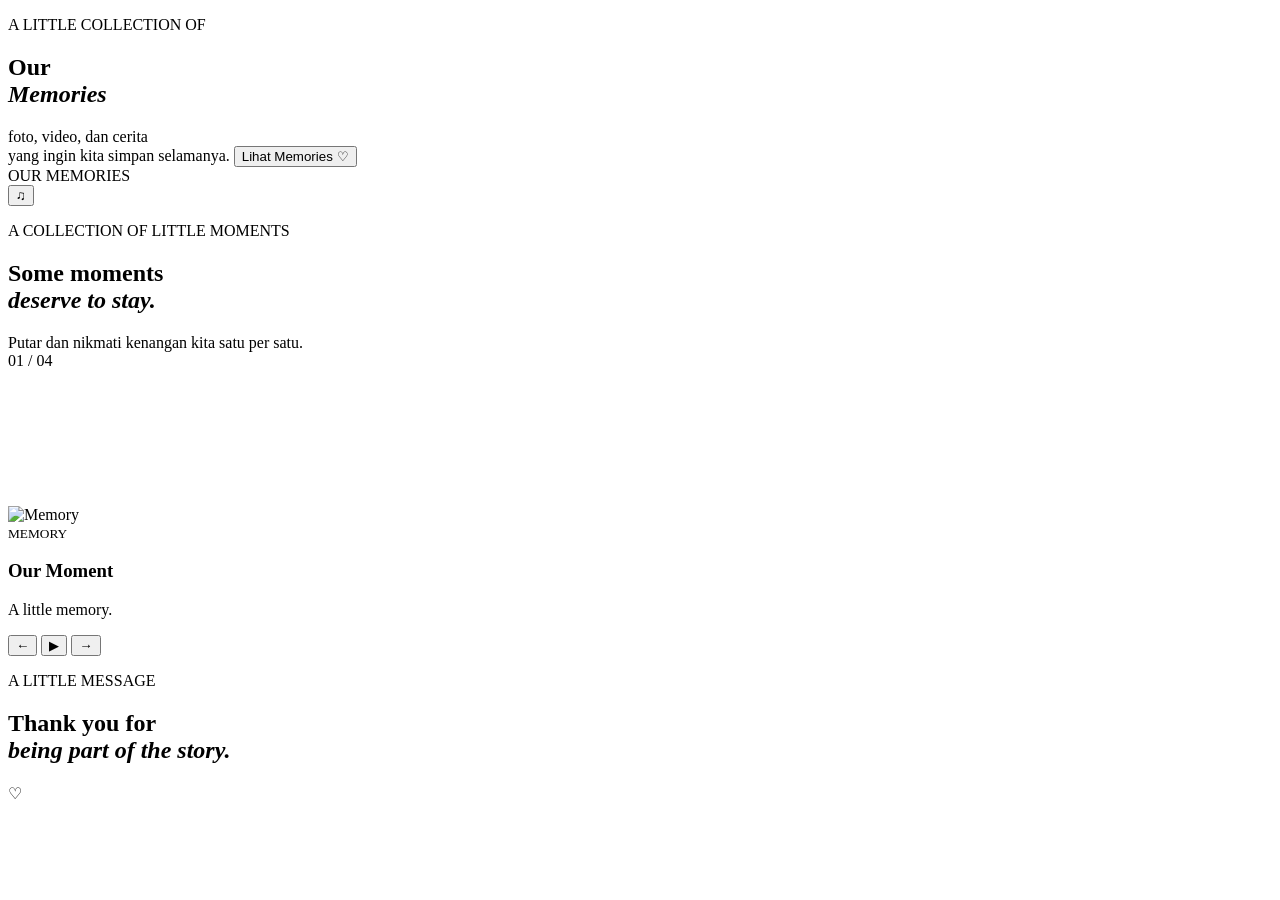
==== index.html @ 23ffe76d "Add initial index.html for Memories website Initial HTML structure for the Memories website with sec" ====
<!DOCTYPE html>
<html lang="id">
<head>
    <meta charset="UTF-8">
    <meta name="viewport" content="width=device-width, initial-scale=1.0">

    <title>Our Memories ♡</title>

    <link rel="stylesheet" href="style.css">

    <link rel="preconnect" href="https://fonts.googleapis.com">
    <link rel="preconnect" href="https://fonts.gstatic.com" crossorigin>

    <link href="https://fonts.googleapis.com/css2?family=Cormorant+Garamond:wght@500;600;700&family=Poppins:wght@300;400;500&display=swap" rel="stylesheet">
</head>

<body>

    <!-- OPENING -->
    <section id="opening" class="opening">

        <div class="opening-content">

            <p>A LITTLE COLLECTION OF</p>

            <h1>
                Our<br>
                <i>Memories</i>
            </h1>

            <span>
                foto, video, dan cerita<br>
                yang ingin kita simpan selamanya.
            </span>

            <button onclick="openMemory()">
                Lihat Memories ♡
            </button>

        </div>

    </section>


    <!-- WEBSITE -->
    <main id="website" class="website">

        <header>

            <div>
                OUR MEMORIES
            </div>

            <button onclick="toggleMusic()" id="musicButton">
                ♫
            </button>

        </header>


        <!-- INTRO -->
        <section class="hero">

            <p>A COLLECTION OF LITTLE MOMENTS</p>

            <h2>
                Some moments<br>
                <i>deserve to stay.</i>
            </h2>

            <span>
                Putar dan nikmati kenangan kita
                satu per satu.
            </span>

        </section>


        <!-- MEMORY VIEWER -->
        <section class="memory-section">

            <div class="counter">

                <span id="currentNumber">01</span>
                /
                <span id="totalNumber">04</span>

            </div>


            <div class="memory-container">

                <img
                    id="memoryImage"
                    class="memory-media"
                    src=""
                    alt="Memory"
                >

                <video
                    id="memoryVideo"
                    class="memory-media"
                    playsinline
                ></video>


                <div class="memory-info">

                    <small id="memoryDate">
                        MEMORY
                    </small>

                    <h3 id="memoryTitle">
                        Our Moment
                    </h3>

                    <p id="memoryDescription">
                        A little memory.
                    </p>

                </div>

            </div>


            <!-- BUTTON -->
            <div class="controls">

                <button onclick="previousMemory()">
                    ←
                </button>

                <button
                    id="playButton"
                    onclick="toggleSlideshow()"
                >
                    ▶
                </button>

                <button onclick="nextMemory()">
                    →
                </button>

            </div>


            <div id="dots" class="dots"></div>

        </section>


        <!-- ENDING -->
        <section class="ending">

            <p>A LITTLE MESSAGE</p>

            <h2>
                Thank you for<br>
                <i>being part of the story.</i>
            </h2>

            <div class="heart">
                ♡
            </div>

        </section>

    </main>


    <!-- MUSIC -->
    <audio
        id="backgroundMusic"
        loop
    >
        <source src="music/music.mp3" type="audio/mpeg">
    </audio>


    <script src="script.js"></script>

</body>
</html>
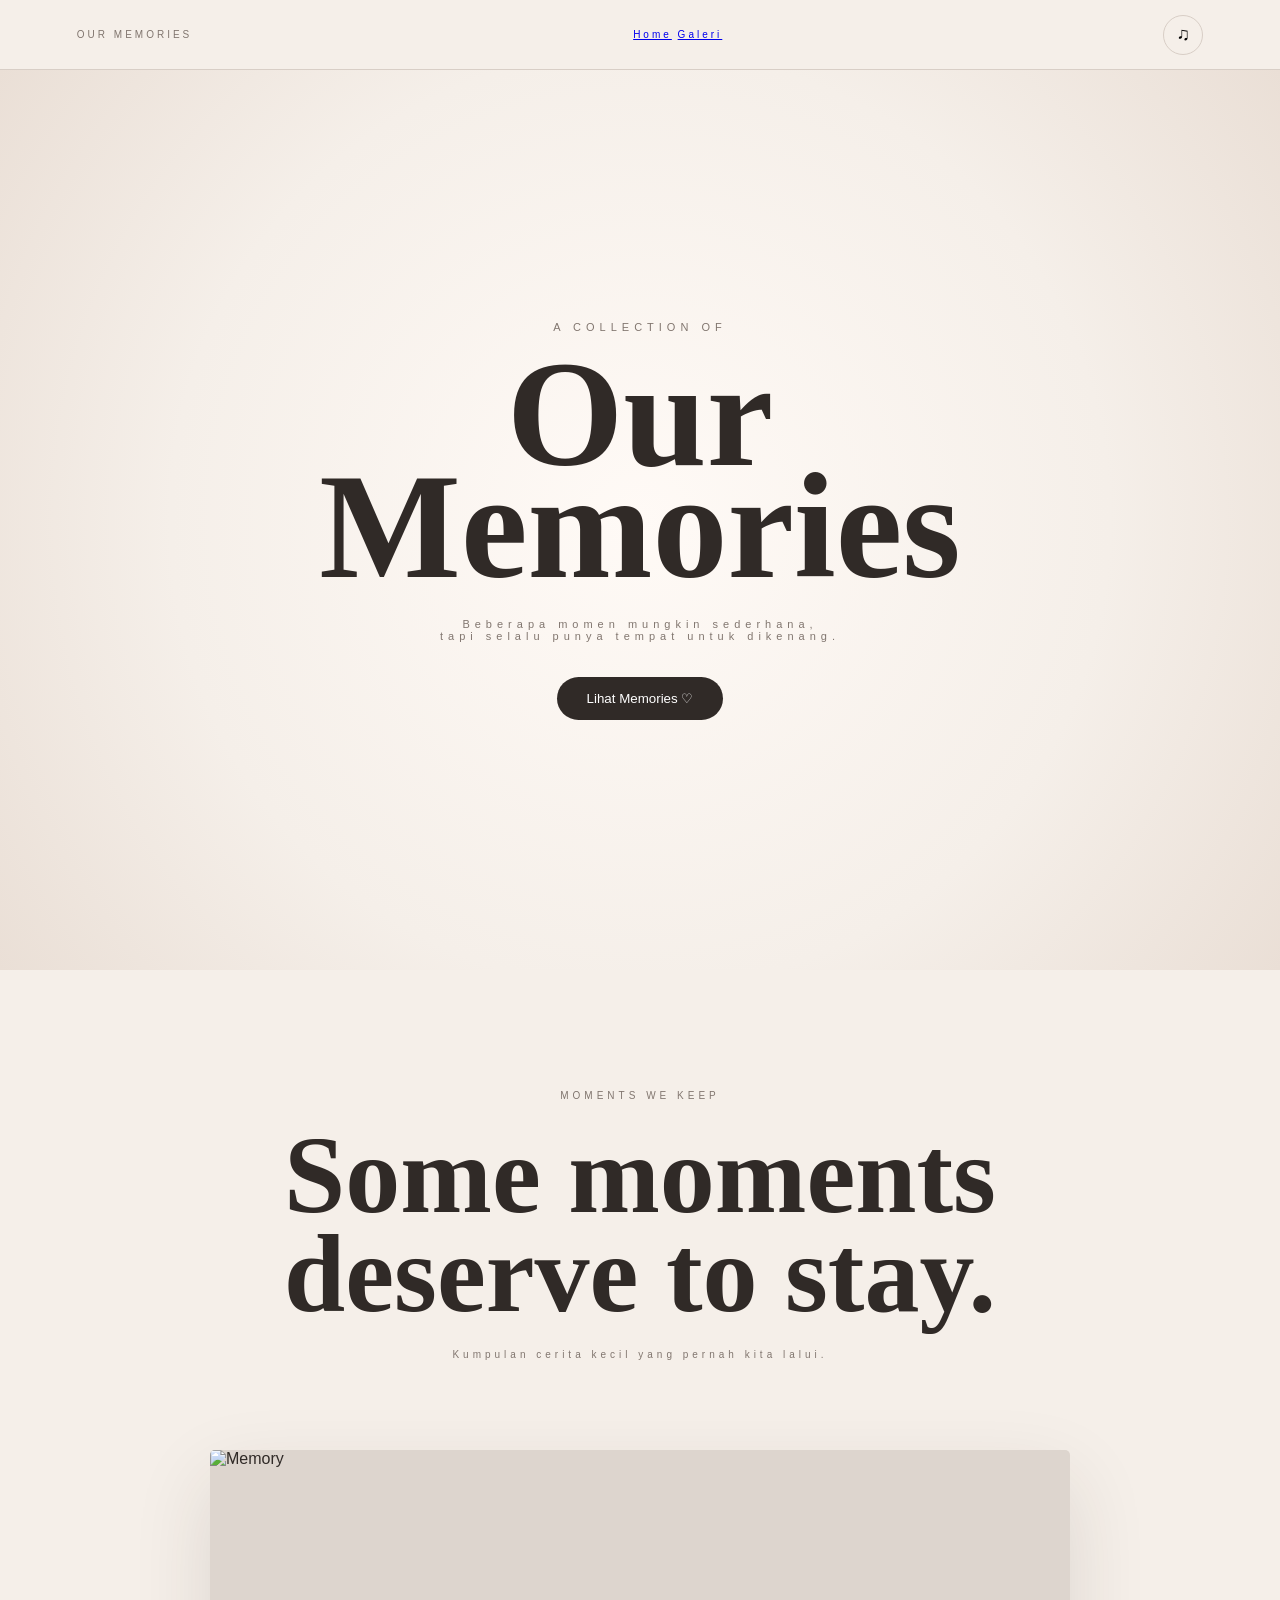
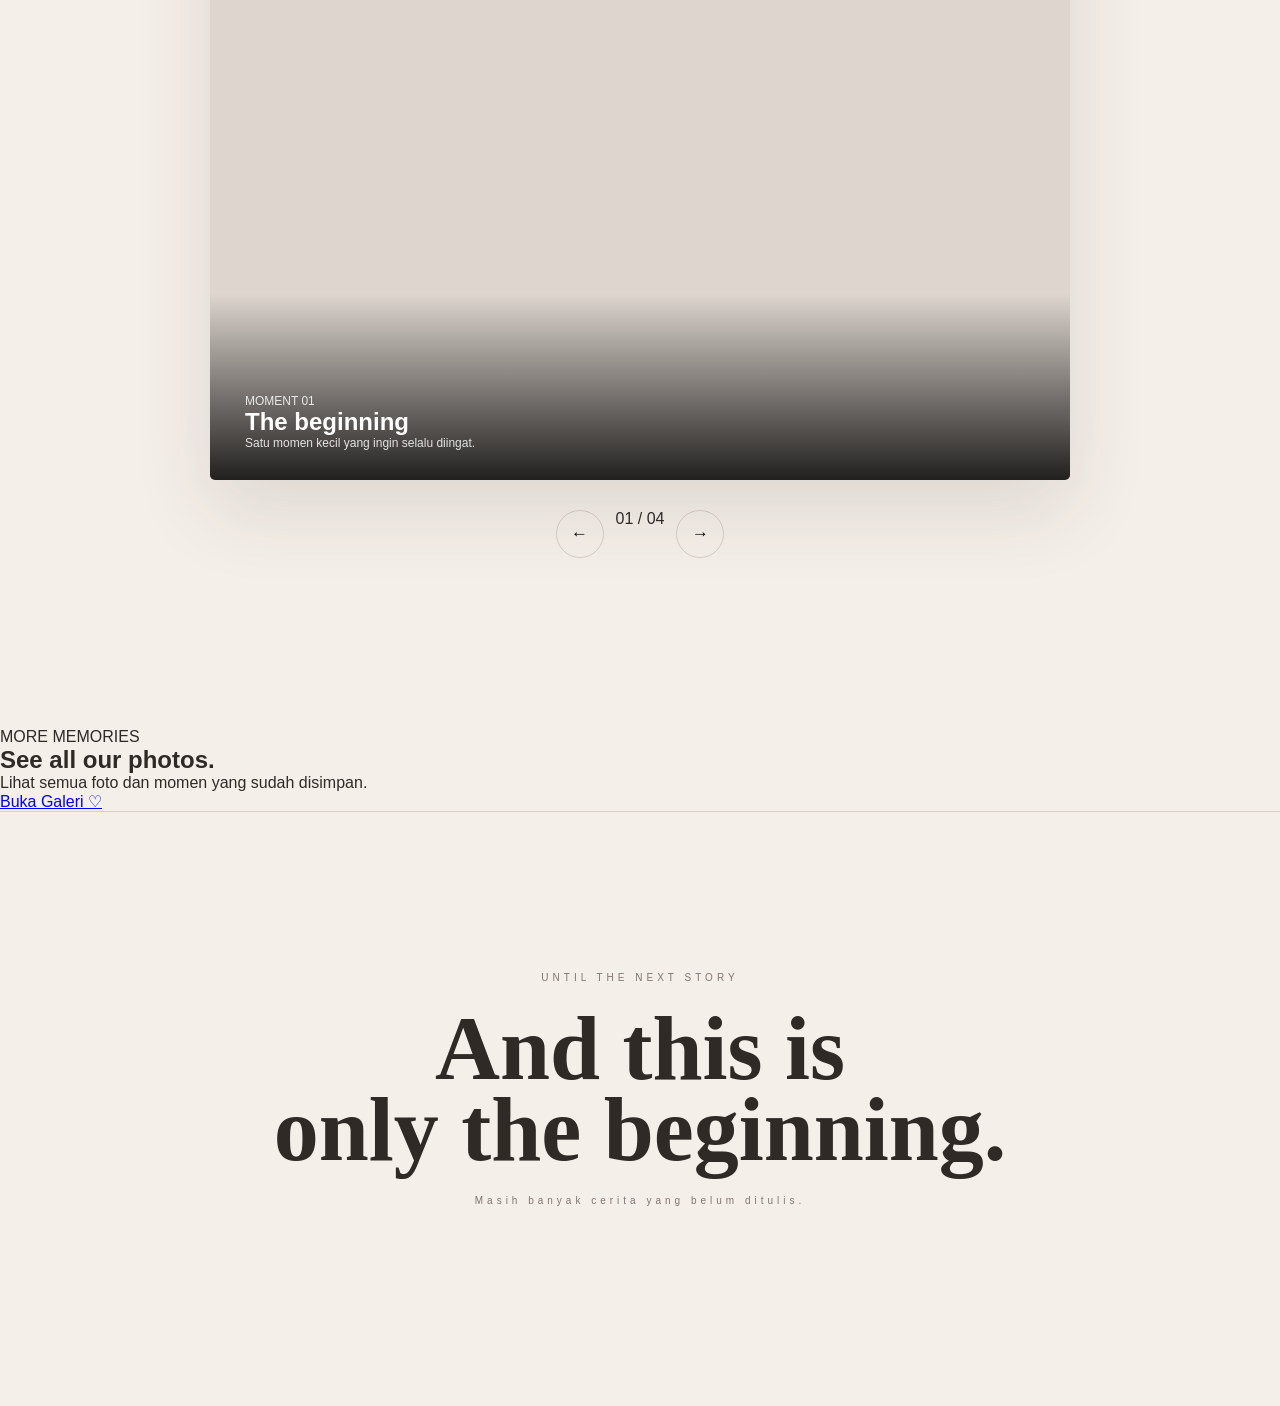
==== commit a0c0755d: "Refactor index.html for structure and content updates Updated title and modified various sections fo" ====
--- a/index.html
+++ b/index.html
@@ -4,36 +4,58 @@
     <meta charset="UTF-8">
     <meta name="viewport" content="width=device-width, initial-scale=1.0">
 
-    <title>Our Memories ♡</title>
+    <title>Our Memories</title>
 
     <link rel="stylesheet" href="style.css">
-
-    <link rel="preconnect" href="https://fonts.googleapis.com">
-    <link rel="preconnect" href="https://fonts.gstatic.com" crossorigin>
-
-    <link href="https://fonts.googleapis.com/css2?family=Cormorant+Garamond:wght@500;600;700&family=Poppins:wght@300;400;500&display=swap" rel="stylesheet">
 </head>
 
 <body>
 
+    <!-- AUDIO -->
+    <audio id="bgMusic" loop>
+        <source src="music/music.mp3" type="audio/mpeg">
+    </audio>
+
+
+    <!-- NAVBAR -->
+    <header>
+
+        <div class="logo">
+            OUR MEMORIES
+        </div>
+
+        <nav>
+            <a href="index.html">Home</a>
+            <a href="gallery.html">Galeri</a>
+        </nav>
+
+        <button onclick="toggleMusic()" id="musicButton">
+            ♫
+        </button>
+
+    </header>
+
+
     <!-- OPENING -->
-    <section id="opening" class="opening">
+    <section class="opening" id="opening">
 
         <div class="opening-content">
 
-            <p>A LITTLE COLLECTION OF</p>
+            <p class="small-text">
+                A COLLECTION OF
+            </p>
 
             <h1>
                 Our<br>
-                <i>Memories</i>
+                Memories
             </h1>
 
-            <span>
-                foto, video, dan cerita<br>
-                yang ingin kita simpan selamanya.
-            </span>
+            <p>
+                Beberapa momen mungkin sederhana,<br>
+                tapi selalu punya tempat untuk dikenang.
+            </p>
 
-            <button onclick="openMemory()">
+            <button onclick="startMemories()" class="main-button">
                 Lihat Memories ♡
             </button>
 
@@ -42,80 +64,62 @@
     </section>
 
 
-    <!-- WEBSITE -->
-    <main id="website" class="website">
+    <!-- MAIN CONTENT -->
+    <main id="mainContent">
 
-        <header>
-
-            <div>
-                OUR MEMORIES
-            </div>
-
-            <button onclick="toggleMusic()" id="musicButton">
-                ♫
-            </button>
-
-        </header>
-
-
-        <!-- INTRO -->
+        <!-- HERO -->
         <section class="hero">
 
-            <p>A COLLECTION OF LITTLE MOMENTS</p>
+            <p class="small-text">
+                MOMENTS WE KEEP
+            </p>
 
             <h2>
                 Some moments<br>
-                <i>deserve to stay.</i>
+                deserve to stay.
             </h2>
 
-            <span>
-                Putar dan nikmati kenangan kita
-                satu per satu.
-            </span>
+            <p>
+                Kumpulan cerita kecil yang pernah kita lalui.
+            </p>
 
         </section>
 
 
-        <!-- MEMORY VIEWER -->
+        <!-- MEMORY -->
         <section class="memory-section">
-
-            <div class="counter">
-
-                <span id="currentNumber">01</span>
-                /
-                <span id="totalNumber">04</span>
-
-            </div>
-
 
             <div class="memory-container">
 
-                <img
-                    id="memoryImage"
-                    class="memory-media"
-                    src=""
-                    alt="Memory"
-                >
+                <!-- IMAGE / VIDEO -->
+                <div class="media-container" id="mediaContainer">
+                    <img
+                        id="memoryImage"
+                        src=""
+                        alt="Memory"
+                    >
 
-                <video
-                    id="memoryVideo"
-                    class="memory-media"
-                    playsinline
-                ></video>
+                    <video
+                        id="memoryVideo"
+                        controls
+                        style="display:none;"
+                    ></video>
+                </div>
 
 
+                <!-- INFORMATION -->
                 <div class="memory-info">
 
-                    <small id="memoryDate">
-                        MEMORY
-                    </small>
+                    <p id="memoryDate" class="small-text">
+                        MOMENT 01
+                    </p>
 
-                    <h3 id="memoryTitle">
-                        Our Moment
-                    </h3>
+                    <h2 id="memoryTitle">
+                        The beginning
+                    </h2>
 
-                    <p id="memoryDescription">
-                        A little memory.
+                    <p id="memoryText">
+                        Satu momen kecil yang ingin selalu diingat.
                     </p>
 
                 </div>
@@ -123,19 +127,16 @@
             </div>
 
 
-            <!-- BUTTON -->
+            <!-- CONTROLS -->
             <div class="controls">
 
-                <button onclick="previousMemory()">
+                <button onclick="prevMemory()">
                     ←
                 </button>
 
-                <button
-                    id="playButton"
-                    onclick="toggleSlideshow()"
-                >
-                    ▶
-                </button>
+                <span id="memoryNumber">
+                    01 / 04
+                </span>
 
                 <button onclick="nextMemory()">
                     →
@@ -143,8 +144,27 @@
 
             </div>
 
+        </section>
 
-            <div id="dots" class="dots"></div>
+
+        <!-- GALLERY LINK -->
+        <section class="gallery-preview">
+
+            <p class="small-text">
+                MORE MEMORIES
+            </p>
+
+            <h2>
+                See all our photos.
+            </h2>
+
+            <p>
+                Lihat semua foto dan momen yang sudah disimpan.
+            </p>
+
+            <a href="gallery.html" class="main-button">
+                Buka Galeri ♡
+            </a>
 
         </section>
 
@@ -152,31 +172,25 @@
         <!-- ENDING -->
         <section class="ending">
 
-            <p>A LITTLE MESSAGE</p>
+            <p class="small-text">
+                UNTIL THE NEXT STORY
+            </p>
 
             <h2>
-                Thank you for<br>
-                <i>being part of the story.</i>
+                And this is<br>
+                only the beginning.
             </h2>
 
-            <div class="heart">
-                ♡
-            </div>
+            <p>
+                Masih banyak cerita yang belum ditulis.
+            </p>
 
         </section>
 
     </main>
 
 
-    <!-- MUSIC -->
-    <audio
-        id="backgroundMusic"
-        loop
-    >
-        <source src="music/music.mp3" type="audio/mpeg">
-    </audio>
-
-
+    <!-- SCRIPT -->
     <script src="script.js"></script>
 
 </body>
--- a/style.css
+++ b/style.css
@@ -0,0 +1,575 @@
+* {
+    margin: 0;
+    padding: 0;
+    box-sizing: border-box;
+}
+
+:root {
+    --background: #f5efe9;
+    --text: #302a27;
+    --secondary: #81766f;
+    --border: #d8cec6;
+}
+
+html {
+    scroll-behavior: smooth;
+}
+
+body {
+    background: var(--background);
+    color: var(--text);
+
+    font-family: "Poppins", sans-serif;
+
+    font-weight: 300;
+}
+
+
+/* =========================
+   OPENING
+========================= */
+
+.opening {
+
+    min-height: 100vh;
+
+    display: flex;
+    justify-content: center;
+    align-items: center;
+
+    text-align: center;
+
+    padding: 30px;
+
+    background:
+        radial-gradient(
+            circle at center,
+            #fffaf6 0%,
+            #f5efe9 60%,
+            #eadfd6 100%
+        );
+
+    transition: 1s;
+}
+
+
+.opening-content {
+    animation: openingAnimation 1.5s ease;
+}
+
+
+.opening p {
+
+    font-size: 11px;
+
+    letter-spacing: 5px;
+
+    color: var(--secondary);
+
+    margin-bottom: 25px;
+}
+
+
+.opening h1 {
+
+    font-family: "Cormorant Garamond", serif;
+
+    font-size: clamp(
+        70px,
+        15vw,
+        150px
+    );
+
+    line-height: .75;
+
+    font-weight: 600;
+
+    margin-bottom: 35px;
+}
+
+
+.opening h1 i {
+
+    font-weight: 500;
+}
+
+
+.opening span {
+
+    color: var(--secondary);
+
+    line-height: 1.8;
+
+    font-size: 14px;
+}
+
+
+.opening button {
+
+    display: block;
+
+    margin: 35px auto 0;
+
+    padding: 14px 30px;
+
+    border-radius: 50px;
+
+    border: none;
+
+    background: var(--text);
+
+    color: white;
+
+    cursor: pointer;
+
+    transition: .3s;
+}
+
+
+.opening button:hover {
+
+    transform: translateY(-4px);
+
+    background: black;
+}
+
+
+/* =========================
+   WEBSITE
+========================= */
+
+.website {
+
+    display: none;
+
+    min-height: 100vh;
+}
+
+
+/* =========================
+   HEADER
+========================= */
+
+header {
+
+    height: 70px;
+
+    display: flex;
+
+    justify-content: space-between;
+
+    align-items: center;
+
+    padding: 0 6%;
+
+    border-bottom: 1px solid var(--border);
+
+    font-size: 10px;
+
+    letter-spacing: 3px;
+
+    color: var(--secondary);
+}
+
+
+header button {
+
+    width: 40px;
+
+    height: 40px;
+
+    border-radius: 50%;
+
+    border: 1px solid var(--border);
+
+    background: transparent;
+
+    cursor: pointer;
+
+    font-size: 18px;
+}
+
+
+/* =========================
+   HERO
+========================= */
+
+.hero {
+
+    text-align: center;
+
+    padding: 120px 20px 90px;
+}
+
+
+.hero p,
+.ending > p {
+
+    font-size: 10px;
+
+    letter-spacing: 4px;
+
+    color: var(--secondary);
+}
+
+
+.hero h2,
+.ending h2 {
+
+    font-family: "Cormorant Garamond", serif;
+
+    font-size: clamp(
+        55px,
+        10vw,
+        110px
+    );
+
+    line-height: .9;
+
+    margin: 25px 0;
+
+    font-weight: 600;
+}
+
+
+.hero h2 i,
+.ending h2 i {
+
+    font-weight: 500;
+}
+
+
+.hero span {
+
+    color: var(--secondary);
+
+    font-size: 14px;
+}
+
+
+/* =========================
+   MEMORY
+========================= */
+
+.memory-section {
+
+    max-width: 900px;
+
+    margin: auto;
+
+    padding: 0 20px 150px;
+}
+
+
+.counter {
+
+    text-align: center;
+
+    color: var(--secondary);
+
+    font-size: 11px;
+
+    letter-spacing: 4px;
+
+    margin-bottom: 20px;
+}
+
+
+.memory-container {
+
+    position: relative;
+
+    width: 100%;
+
+    height: 70vh;
+
+    min-height: 500px;
+
+    overflow: hidden;
+
+    background: #ddd5ce;
+
+    border-radius: 5px;
+
+    box-shadow:
+        0 30px 80px rgba(
+            50,
+            40,
+            35,
+            .12
+        );
+}
+
+
+.memory-media {
+
+    position: absolute;
+
+    width: 100%;
+    height: 100%;
+
+    object-fit: cover;
+
+    opacity: 0;
+
+    transition:
+        opacity .8s ease,
+        transform 5s ease;
+
+    transform: scale(1.05);
+}
+
+
+.memory-media.active {
+
+    opacity: 1;
+
+    transform: scale(1);
+}
+
+
+.memory-info {
+
+    position: absolute;
+
+    bottom: 0;
+
+    left: 0;
+    right: 0;
+
+    padding: 100px 35px 30px;
+
+    color: white;
+
+    background:
+        linear-gradient(
+            transparent,
+            rgba(0,0,0,.85)
+        );
+}
+
+
+.memory-info small {
+
+    font-size: 9px;
+
+    letter-spacing: 3px;
+}
+
+
+.memory-info h3 {
+
+    font-family:
+        "Cormorant Garamond",
+        serif;
+
+    font-size: 45px;
+
+    margin: 5px 0;
+}
+
+
+.memory-info p {
+
+    font-size: 12px;
+
+    opacity: .85;
+}
+
+
+/* =========================
+   CONTROLS
+========================= */
+
+.controls {
+
+    display: flex;
+
+    justify-content: center;
+
+    gap: 12px;
+
+    margin: 30px 0 20px;
+}
+
+
+.controls button {
+
+    width: 48px;
+
+    height: 48px;
+
+    border-radius: 50%;
+
+    border: 1px solid var(--border);
+
+    background: transparent;
+
+    cursor: pointer;
+
+    font-size: 17px;
+}
+
+
+.controls button:nth-child(2) {
+
+    background: var(--text);
+
+    color: white;
+
+    border-color: var(--text);
+}
+
+
+.dots {
+
+    display: flex;
+
+    justify-content: center;
+
+    gap: 7px;
+}
+
+
+.dot {
+
+    width: 6px;
+
+    height: 6px;
+
+    border-radius: 50%;
+
+    background: #c8bbb2;
+
+    cursor: pointer;
+
+    transition: .3s;
+}
+
+
+.dot.active {
+
+    width: 25px;
+
+    border-radius: 10px;
+
+    background: var(--text);
+}
+
+
+/* =========================
+   ENDING
+========================= */
+
+.ending {
+
+    text-align: center;
+
+    padding: 160px 20px 200px;
+
+    border-top: 1px solid var(--border);
+}
+
+
+.ending h2 {
+
+    font-size: clamp(
+        50px,
+        8vw,
+        90px
+    );
+}
+
+
+.heart {
+
+    font-size: 40px;
+
+    margin-top: 30px;
+
+    animation: heartBeat 1.5s infinite;
+}
+
+
+/* =========================
+   ANIMATION
+========================= */
+
+@keyframes openingAnimation {
+
+    from {
+
+        opacity: 0;
+
+        transform:
+            translateY(30px);
+
+    }
+
+    to {
+
+        opacity: 1;
+
+        transform:
+            translateY(0);
+
+    }
+
+}
+
+
+@keyframes heartBeat {
+
+    0%,100% {
+
+        transform: scale(1);
+
+    }
+
+    50% {
+
+        transform: scale(1.2);
+
+    }
+
+}
+
+
+/* =========================
+   MOBILE
+========================= */
+
+@media (max-width: 600px) {
+
+    .hero {
+
+        padding:
+            80px
+            20px
+            60px;
+    }
+
+
+    .memory-container {
+
+        height: 68vh;
+
+        min-height: 450px;
+    }
+
+
+    .memory-info {
+
+        padding:
+            100px
+            20px
+            22px;
+    }
+
+
+    .memory-info h3 {
+
+        font-size: 36px;
+    }
+
+}
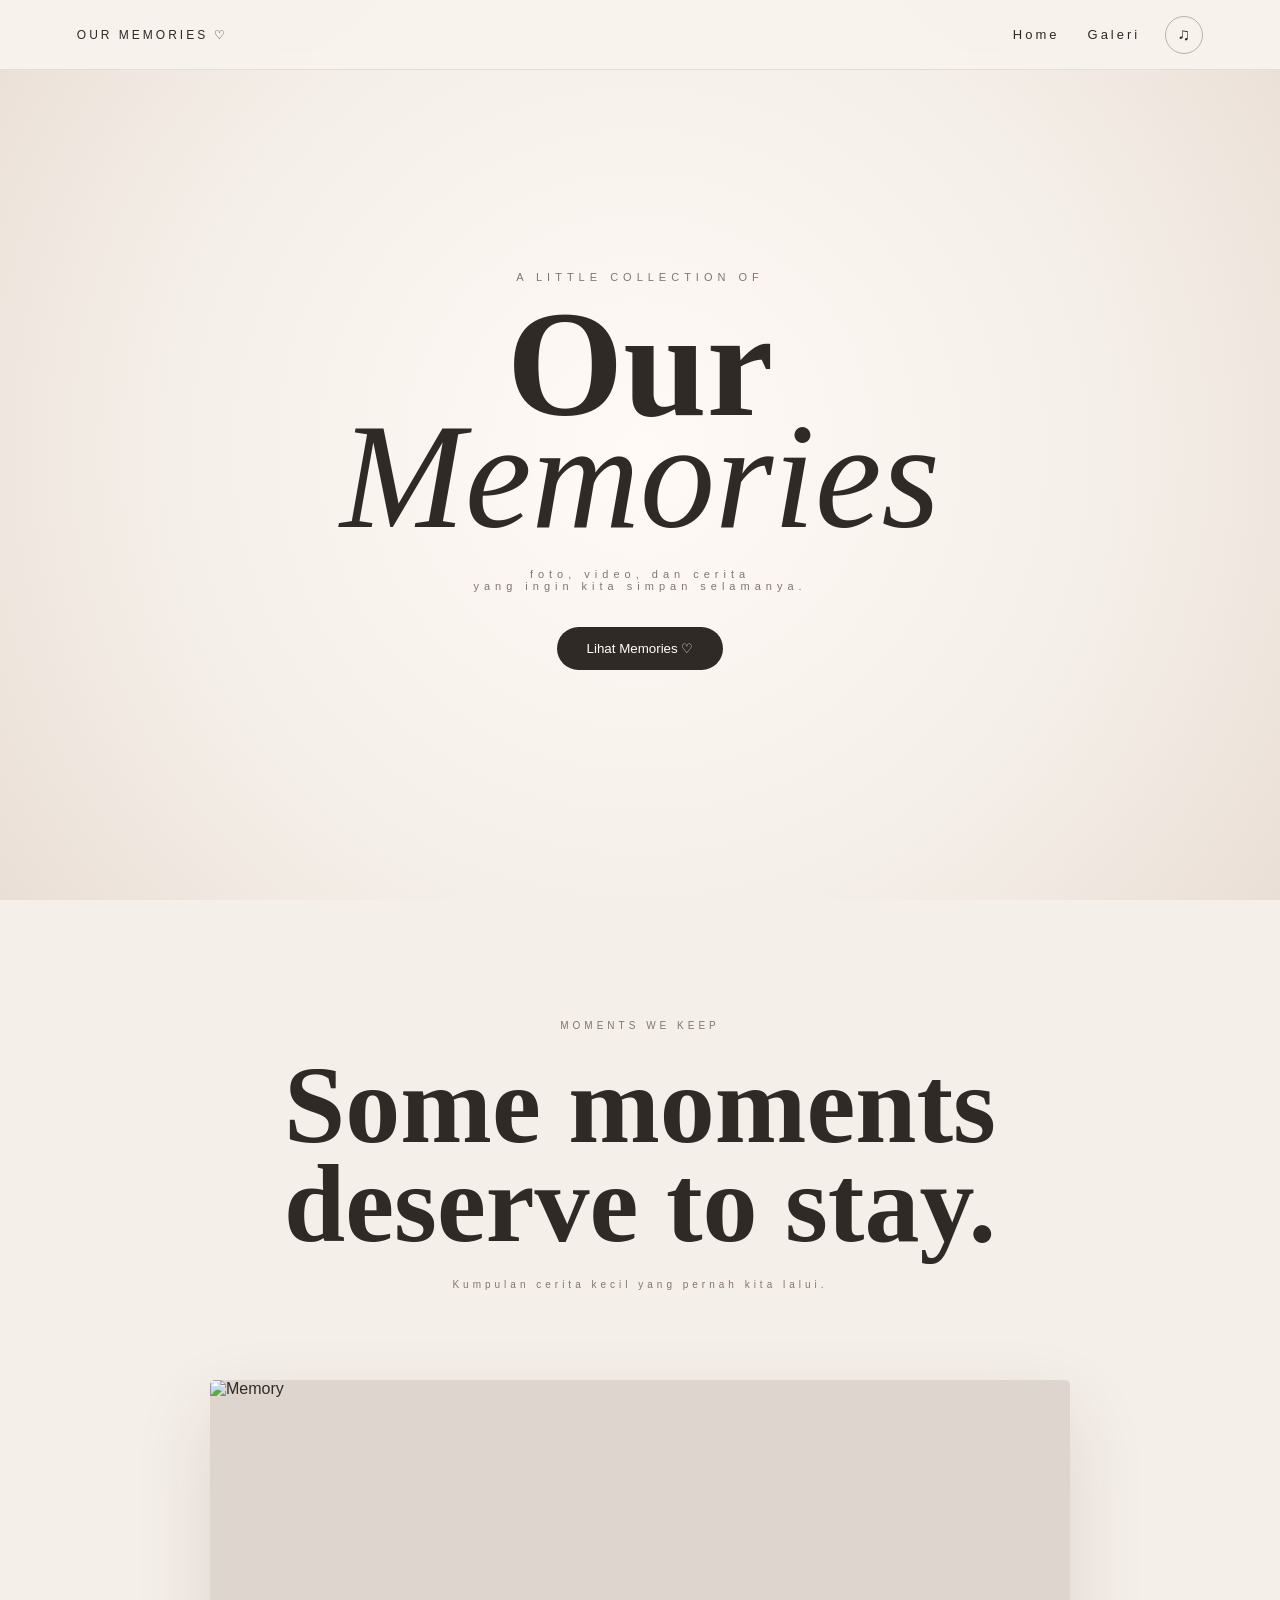
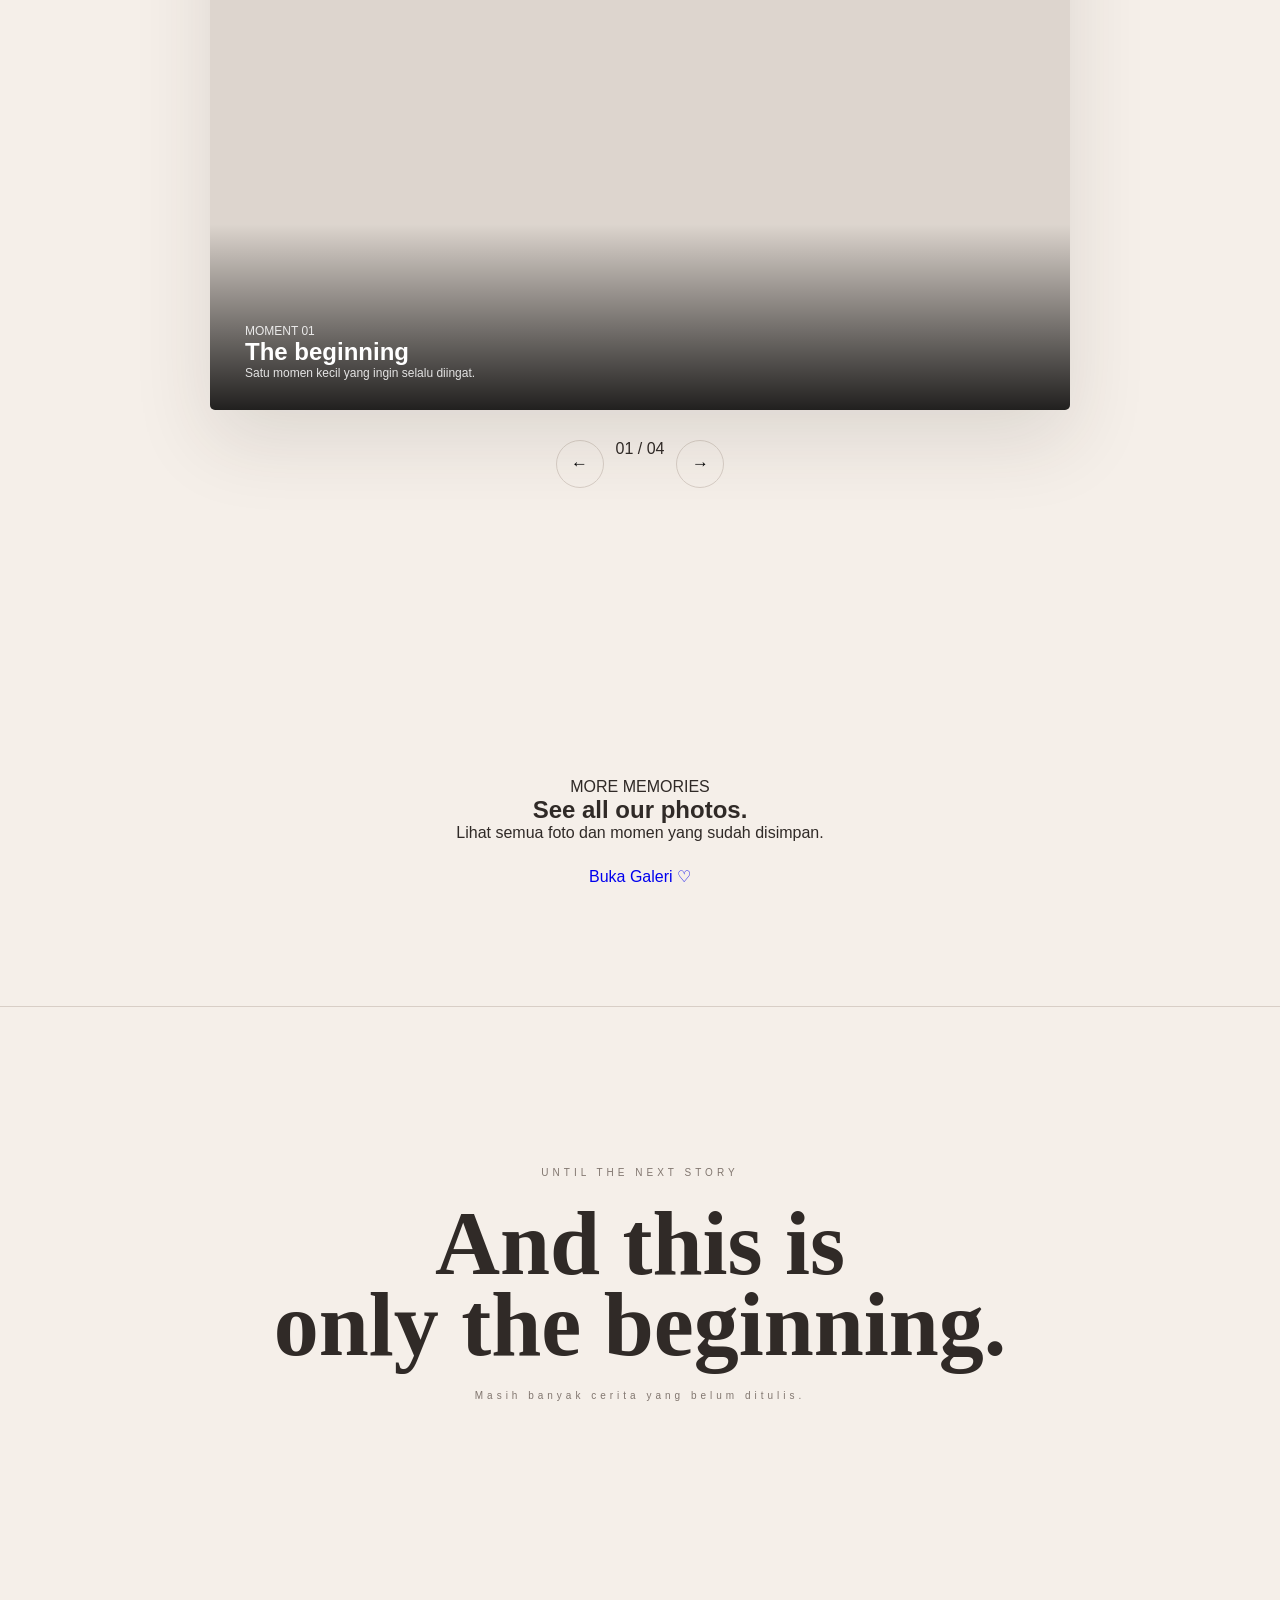
==== commit b106c56b: "Update title and content in index.html" ====
--- a/index.html
+++ b/index.html
@@ -4,14 +4,147 @@
     <meta charset="UTF-8">
     <meta name="viewport" content="width=device-width, initial-scale=1.0">
 
-    <title>Our Memories</title>
+    <title>Our Memories ♡</title>
 
     <link rel="stylesheet" href="style.css">
+
+    <style>
+        /* =========================
+           NAVBAR
+        ========================= */
+
+        header {
+            position: fixed;
+            top: 0;
+            left: 0;
+            width: 100%;
+            height: 70px;
+
+            display: flex;
+            align-items: center;
+            justify-content: space-between;
+
+            padding: 0 6%;
+            box-sizing: border-box;
+
+            background: rgba(248, 243, 237, 0.92);
+            backdrop-filter: blur(10px);
+
+            border-bottom: 1px solid rgba(40, 35, 30, 0.1);
+
+            z-index: 9999;
+        }
+
+        .logo {
+            font-size: 12px;
+            letter-spacing: 3px;
+            color: #2d2926;
+            white-space: nowrap;
+        }
+
+        nav {
+            display: flex;
+            gap: 28px;
+            margin-left: auto;
+            margin-right: 25px;
+        }
+
+        nav a {
+            text-decoration: none;
+            color: #2d2926;
+            font-size: 13px;
+            transition: 0.3s;
+        }
+
+        nav a:hover {
+            opacity: 0.5;
+        }
+
+        #musicButton {
+            width: 38px;
+            height: 38px;
+
+            border: 1px solid rgba(40, 35, 30, 0.3);
+            border-radius: 50%;
+
+            background: transparent;
+            color: #2d2926;
+
+            cursor: pointer;
+            font-size: 17px;
+        }
+
+
+        /* =========================
+           OPENING
+        ========================= */
+
+        .opening {
+            min-height: 100vh;
+            box-sizing: border-box;
+
+            padding-top: 70px;
+        }
+
+
+        /* =========================
+           GALLERY BUTTON
+        ========================= */
+
+        .gallery-preview {
+            text-align: center;
+            padding: 120px 20px;
+        }
+
+        .gallery-preview .main-button {
+            display: inline-block;
+            margin-top: 25px;
+            text-decoration: none;
+        }
+
+
+        /* =========================
+           MOBILE
+        ========================= */
+
+        @media (max-width: 600px) {
+
+            header {
+                height: 62px;
+                padding: 0 20px;
+            }
+
+            .logo {
+                font-size: 10px;
+                letter-spacing: 2px;
+            }
+
+            nav {
+                gap: 15px;
+                margin-right: 15px;
+            }
+
+            nav a {
+                font-size: 11px;
+            }
+
+            #musicButton {
+                width: 34px;
+                height: 34px;
+                font-size: 15px;
+            }
+
+            .opening {
+                padding-top: 62px;
+            }
+        }
+    </style>
 </head>
 
+
 <body>
 
-    <!-- AUDIO -->
+    <!-- MUSIK -->
     <audio id="bgMusic" loop>
         <source src="music/music.mp3" type="audio/mpeg">
     </audio>
@@ -21,7 +154,7 @@
     <header>
 
         <div class="logo">
-            OUR MEMORIES
+            OUR MEMORIES ♡
         </div>
 
         <nav>
@@ -42,20 +175,22 @@
         <div class="opening-content">
 
             <p class="small-text">
-                A COLLECTION OF
+                A LITTLE COLLECTION OF
             </p>
 
             <h1>
                 Our<br>
-                Memories
+                <i>Memories</i>
             </h1>
 
             <p>
-                Beberapa momen mungkin sederhana,<br>
-                tapi selalu punya tempat untuk dikenang.
-            </p>
-
-            <button onclick="startMemories()" class="main-button">
+                foto, video, dan cerita<br>
+                yang ingin kita simpan selamanya.
+            </p>
+
+            <button
+                onclick="startMemories()"
+                class="main-button">
                 Lihat Memories ♡
             </button>
 
@@ -91,8 +226,8 @@
 
             <div class="memory-container">
 
-                <!-- IMAGE / VIDEO -->
-                <div class="media-container" id="mediaContainer">
+                <div class="media-container">
+
                     <img
                         id="memoryImage"
                         src=""
@@ -102,15 +237,17 @@
                     <video
                         id="memoryVideo"
                         controls
-                        style="display:none;"
-                    ></video>
+                        style="display:none;">
+                    </video>
+
                 </div>
 
 
-                <!-- INFORMATION -->
                 <div class="memory-info">
 
-                    <p id="memoryDate" class="small-text">
+                    <p
+                        id="memoryDate"
+                        class="small-text">
                         MOMENT 01
                     </p>
 
@@ -147,7 +284,7 @@
         </section>
 
 
-        <!-- GALLERY LINK -->
+        <!-- GALLERY -->
         <section class="gallery-preview">
 
             <p class="small-text">
@@ -162,7 +299,9 @@
                 Lihat semua foto dan momen yang sudah disimpan.
             </p>
 
-            <a href="gallery.html" class="main-button">
+            <a
+                href="gallery.html"
+                class="main-button">
                 Buka Galeri ♡
             </a>
 
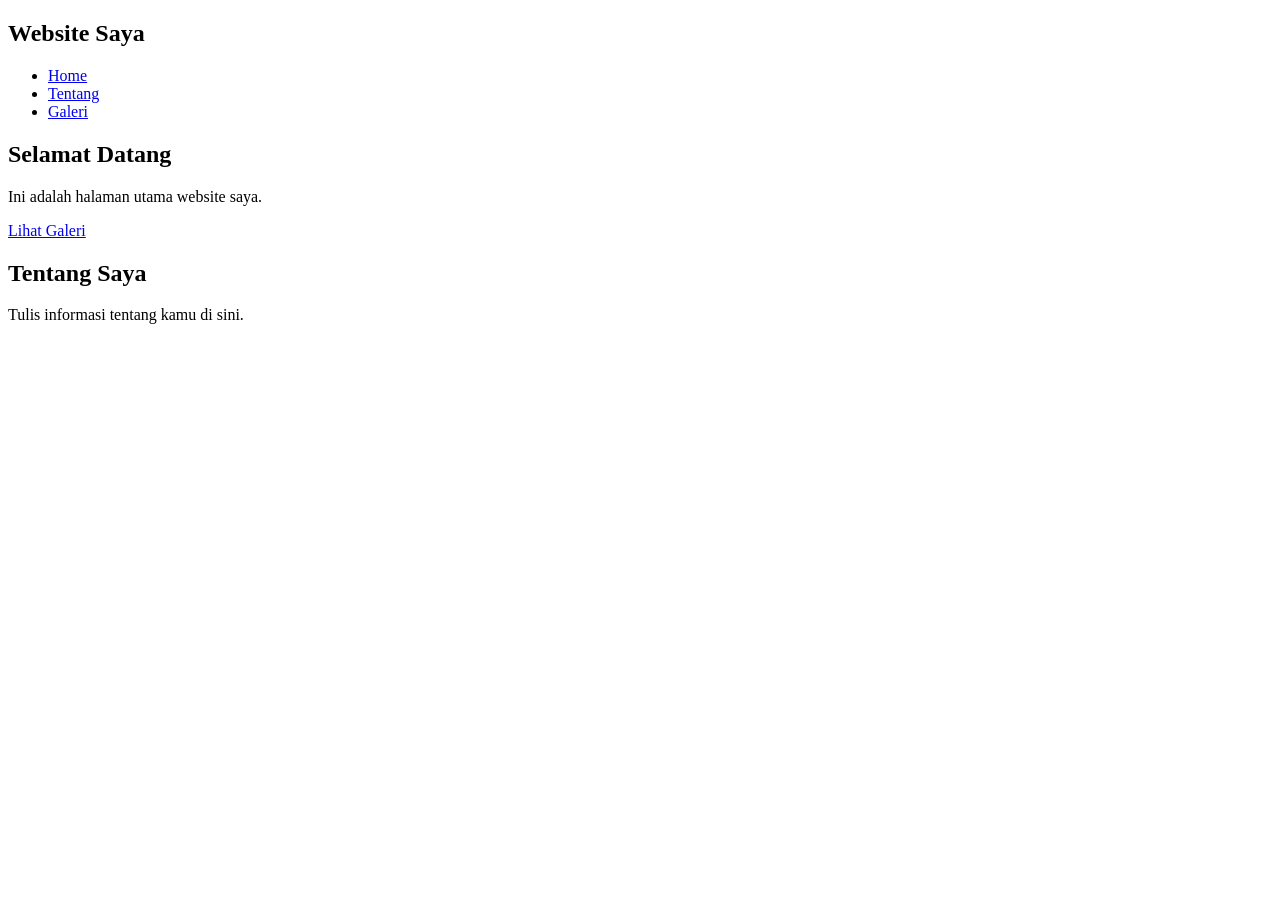
==== commit bbb0f7b5: "Update index.html for new website layout and styles" ====
--- a/index.html
+++ b/index.html
@@ -1,336 +1,76 @@
-<!DOCTYPE html>
+    <!DOCTYPE html>
 <html lang="id">
+
 <head>
-    <meta charset="UTF-8">
-    <meta name="viewport" content="width=device-width, initial-scale=1.0">
+  <meta charset="UTF-8">
+  <meta name="viewport" content="width=device-width, initial-scale=1.0">
 
-    <title>Our Memories ♡</title>
+  <title>Website Saya</title>
 
-    <link rel="stylesheet" href="style.css">
+  <!-- CSS -->
+  <link rel="stylesheet" href="css/style.css">
+  <link rel="stylesheet" href="css/navbar.css">
+  <link rel="stylesheet" href="css/home.css">
 
-    <style>
-        /* =========================
-           NAVBAR
-        ========================= */
-
-        header {
-            position: fixed;
-            top: 0;
-            left: 0;
-            width: 100%;
-            height: 70px;
-
-            display: flex;
-            align-items: center;
-            justify-content: space-between;
-
-            padding: 0 6%;
-            box-sizing: border-box;
-
-            background: rgba(248, 243, 237, 0.92);
-            backdrop-filter: blur(10px);
-
-            border-bottom: 1px solid rgba(40, 35, 30, 0.1);
-
-            z-index: 9999;
-        }
-
-        .logo {
-            font-size: 12px;
-            letter-spacing: 3px;
-            color: #2d2926;
-            white-space: nowrap;
-        }
-
-        nav {
-            display: flex;
-            gap: 28px;
-            margin-left: auto;
-            margin-right: 25px;
-        }
-
-        nav a {
-            text-decoration: none;
-            color: #2d2926;
-            font-size: 13px;
-            transition: 0.3s;
-        }
-
-        nav a:hover {
-            opacity: 0.5;
-        }
-
-        #musicButton {
-            width: 38px;
-            height: 38px;
-
-            border: 1px solid rgba(40, 35, 30, 0.3);
-            border-radius: 50%;
-
-            background: transparent;
-            color: #2d2926;
-
-            cursor: pointer;
-            font-size: 17px;
-        }
-
-
-        /* =========================
-           OPENING
-        ========================= */
-
-        .opening {
-            min-height: 100vh;
-            box-sizing: border-box;
-
-            padding-top: 70px;
-        }
-
-
-        /* =========================
-           GALLERY BUTTON
-        ========================= */
-
-        .gallery-preview {
-            text-align: center;
-            padding: 120px 20px;
-        }
-
-        .gallery-preview .main-button {
-            display: inline-block;
-            margin-top: 25px;
-            text-decoration: none;
-        }
-
-
-        /* =========================
-           MOBILE
-        ========================= */
-
-        @media (max-width: 600px) {
-
-            header {
-                height: 62px;
-                padding: 0 20px;
-            }
-
-            .logo {
-                font-size: 10px;
-                letter-spacing: 2px;
-            }
-
-            nav {
-                gap: 15px;
-                margin-right: 15px;
-            }
-
-            nav a {
-                font-size: 11px;
-            }
-
-            #musicButton {
-                width: 34px;
-                height: 34px;
-                font-size: 15px;
-            }
-
-            .opening {
-                padding-top: 62px;
-            }
-        }
-    </style>
 </head>
-
 
 <body>
 
-    <!-- MUSIK -->
-    <audio id="bgMusic" loop>
-        <source src="music/music.mp3" type="audio/mpeg">
-    </audio>
+  <!-- NAVBAR -->
+  <nav>
+    <h2>Website Saya</h2>
+
+    <ul>
+      <li>
+        <a href="index.html">Home</a>
+      </li>
+
+      <li>
+        <a href="#about">Tentang</a>
+      </li>
+
+      <li>
+        <a href="galeri.html">Galeri</a>
+      </li>
+    </ul>
+  </nav>
 
 
-    <!-- NAVBAR -->
-    <header>
+  <!-- HOME -->
+  <section class="home">
 
-        <div class="logo">
-            OUR MEMORIES ♡
-        </div>
+    <div class="home-content">
 
-        <nav>
-            <a href="index.html">Home</a>
-            <a href="gallery.html">Galeri</a>
-        </nav>
+      <h1>Selamat Datang</h1>
 
-        <button onclick="toggleMusic()" id="musicButton">
-            ♫
-        </button>
+      <p>
+        Ini adalah halaman utama website saya.
+      </p>
 
-    </header>
+      <a href="galeri.html" class="button">
+        Lihat Galeri
+      </a>
+
+    </div>
+
+  </section>
 
 
-    <!-- OPENING -->
-    <section class="opening" id="opening">
+  <!-- TENTANG -->
+  <section class="about" id="about">
 
-        <div class="opening-content">
+    <h2>Tentang Saya</h2>
 
-            <p class="small-text">
-                A LITTLE COLLECTION OF
-            </p>
+    <p>
+      Tulis informasi tentang kamu di sini.
+    </p>
 
-            <h1>
-                Our<br>
-                <i>Memories</i>
-            </h1>
-
-            <p>
-                foto, video, dan cerita<br>
-                yang ingin kita simpan selamanya.
-            </p>
-
-            <button
-                onclick="startMemories()"
-                class="main-button">
-                Lihat Memories ♡
-            </button>
-
-        </div>
-
-    </section>
+  </section>
 
 
-    <!-- MAIN CONTENT -->
-    <main id="mainContent">
-
-        <!-- HERO -->
-        <section class="hero">
-
-            <p class="small-text">
-                MOMENTS WE KEEP
-            </p>
-
-            <h2>
-                Some moments<br>
-                deserve to stay.
-            </h2>
-
-            <p>
-                Kumpulan cerita kecil yang pernah kita lalui.
-            </p>
-
-        </section>
-
-
-        <!-- MEMORY -->
-        <section class="memory-section">
-
-            <div class="memory-container">
-
-                <div class="media-container">
-
-                    <img
-                        id="memoryImage"
-                        src=""
-                        alt="Memory"
-                    >
-
-                    <video
-                        id="memoryVideo"
-                        controls
-                        style="display:none;">
-                    </video>
-
-                </div>
-
-
-                <div class="memory-info">
-
-                    <p
-                        id="memoryDate"
-                        class="small-text">
-                        MOMENT 01
-                    </p>
-
-                    <h2 id="memoryTitle">
-                        The beginning
-                    </h2>
-
-                    <p id="memoryText">
-                        Satu momen kecil yang ingin selalu diingat.
-                    </p>
-
-                </div>
-
-            </div>
-
-
-            <!-- CONTROLS -->
-            <div class="controls">
-
-                <button onclick="prevMemory()">
-                    ←
-                </button>
-
-                <span id="memoryNumber">
-                    01 / 04
-                </span>
-
-                <button onclick="nextMemory()">
-                    →
-                </button>
-
-            </div>
-
-        </section>
-
-
-        <!-- GALLERY -->
-        <section class="gallery-preview">
-
-            <p class="small-text">
-                MORE MEMORIES
-            </p>
-
-            <h2>
-                See all our photos.
-            </h2>
-
-            <p>
-                Lihat semua foto dan momen yang sudah disimpan.
-            </p>
-
-            <a
-                href="gallery.html"
-                class="main-button">
-                Buka Galeri ♡
-            </a>
-
-        </section>
-
-
-        <!-- ENDING -->
-        <section class="ending">
-
-            <p class="small-text">
-                UNTIL THE NEXT STORY
-            </p>
-
-            <h2>
-                And this is<br>
-                only the beginning.
-            </h2>
-
-            <p>
-                Masih banyak cerita yang belum ditulis.
-            </p>
-
-        </section>
-
-    </main>
-
-
-    <!-- SCRIPT -->
-    <script src="script.js"></script>
+  <!-- JAVASCRIPT -->
+  <script src="js/script.js"></script>
 
 </body>
-</html>
+
+</html>         
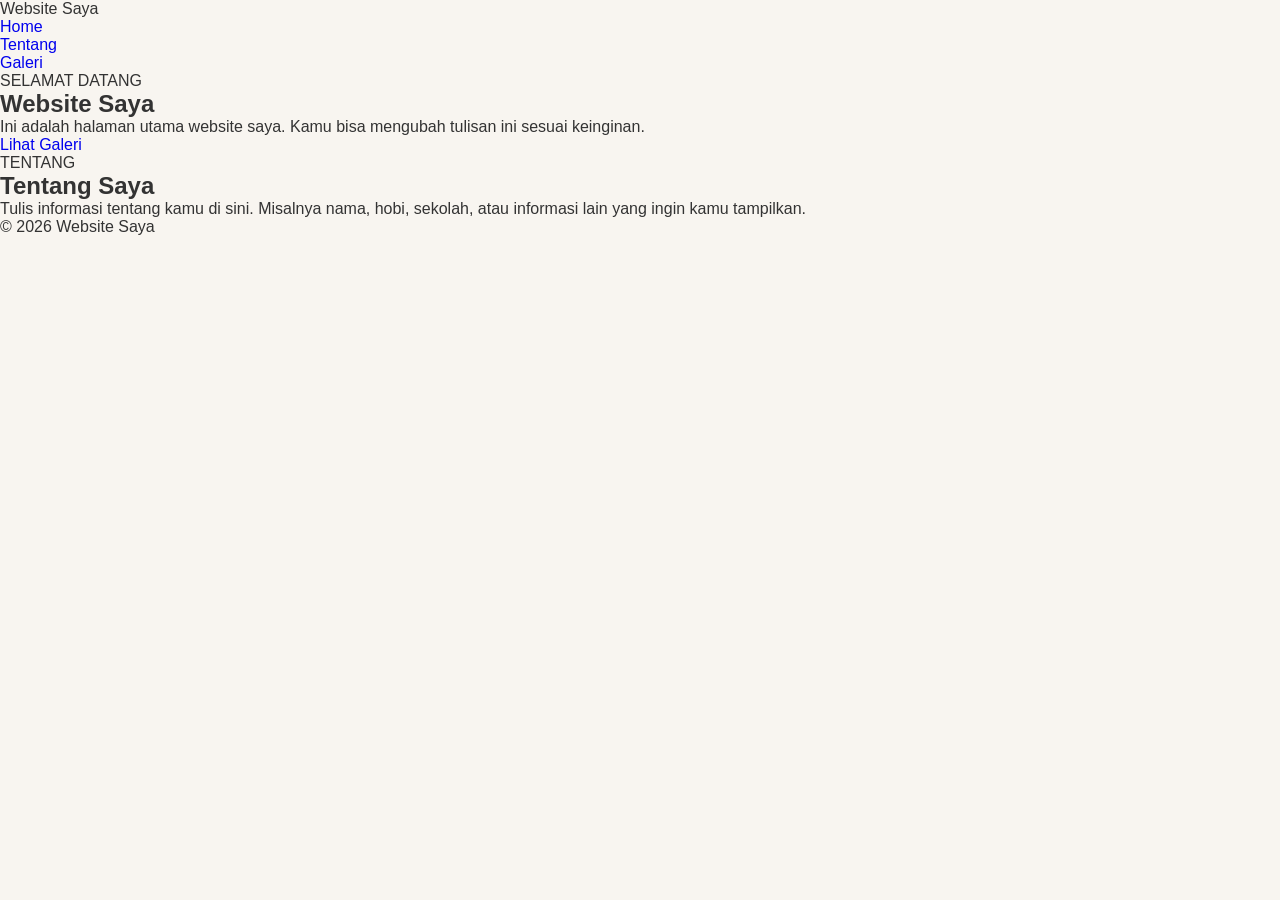
==== commit 258a27e9: "Refactor index.html structure and content" ====
--- a/index.html
+++ b/index.html
@@ -1,76 +1,111 @@
-    <!DOCTYPE html>
+<!DOCTYPE html>
 <html lang="id">
+<head>
+    <meta charset="UTF-8">
+    <meta name="viewport" content="width=device-width, initial-scale=1.0">
 
-<head>
-  <meta charset="UTF-8">
-  <meta name="viewport" content="width=device-width, initial-scale=1.0">
+    <title>Website Saya</title>
 
-  <title>Website Saya</title>
-
-  <!-- CSS -->
-  <link rel="stylesheet" href="css/style.css">
-  <link rel="stylesheet" href="css/navbar.css">
-  <link rel="stylesheet" href="css/home.css">
-
+    <!-- CSS -->
+    <link rel="stylesheet" href="style.css">
 </head>
 
 <body>
 
-  <!-- NAVBAR -->
-  <nav>
-    <h2>Website Saya</h2>
+    <!-- ================= NAVBAR ================= -->
 
-    <ul>
-      <li>
-        <a href="index.html">Home</a>
-      </li>
+    <nav class="navbar">
 
-      <li>
-        <a href="#about">Tentang</a>
-      </li>
+        <div class="logo">
+            Website Saya
+        </div>
 
-      <li>
-        <a href="galeri.html">Galeri</a>
-      </li>
-    </ul>
-  </nav>
+        <ul class="menu">
+
+            <li>
+                <a href="index.html">Home</a>
+            </li>
+
+            <li>
+                <a href="#tentang">Tentang</a>
+            </li>
+
+            <li>
+                <a href="galeri.html">Galeri</a>
+            </li>
+
+        </ul>
+
+    </nav>
 
 
-  <!-- HOME -->
-  <section class="home">
+    <!-- ================= HOME ================= -->
 
-    <div class="home-content">
+    <section class="home">
 
-      <h1>Selamat Datang</h1>
+        <div class="home-content">
 
-      <p>
-        Ini adalah halaman utama website saya.
-      </p>
+            <p class="small-title">
+                SELAMAT DATANG
+            </p>
 
-      <a href="galeri.html" class="button">
-        Lihat Galeri
-      </a>
+            <h1>
+                Website Saya
+            </h1>
 
-    </div>
+            <p class="description">
+                Ini adalah halaman utama website saya.
+                Kamu bisa mengubah tulisan ini sesuai keinginan.
+            </p>
 
-  </section>
+            <a href="galeri.html" class="button">
+                Lihat Galeri
+            </a>
+
+        </div>
+
+    </section>
 
 
-  <!-- TENTANG -->
-  <section class="about" id="about">
+    <!-- ================= TENTANG ================= -->
 
-    <h2>Tentang Saya</h2>
+    <section class="tentang" id="tentang">
 
-    <p>
-      Tulis informasi tentang kamu di sini.
-    </p>
+        <div class="tentang-content">
 
-  </section>
+            <p class="small-title">
+                TENTANG
+            </p>
+
+            <h2>
+                Tentang Saya
+            </h2>
+
+            <p>
+                Tulis informasi tentang kamu di sini.
+                Misalnya nama, hobi, sekolah, atau informasi
+                lain yang ingin kamu tampilkan.
+            </p>
+
+        </div>
+
+    </section>
 
 
-  <!-- JAVASCRIPT -->
-  <script src="js/script.js"></script>
+    <!-- ================= FOOTER ================= -->
+
+    <footer>
+
+        <p>
+            © 2026 Website Saya
+        </p>
+
+    </footer>
+
+
+    <!-- JAVASCRIPT -->
+
+    <script src="script.js"></script>
 
 </body>
-
-</html>         
+</html>
--- a/style.css
+++ b/style.css
@@ -0,0 +1,25 @@
+/* =========================
+   PENGATURAN DASAR WEBSITE
+========================= */
+
+* {
+  margin: 0;
+  padding: 0;
+  box-sizing: border-box;
+}
+
+html {
+  scroll-behavior: smooth;
+}
+
+body {
+  font-family: Arial, sans-serif;
+
+  background: #f8f5f0;
+
+  color: #333;
+}
+
+a {
+  text-decoration: none;
+}
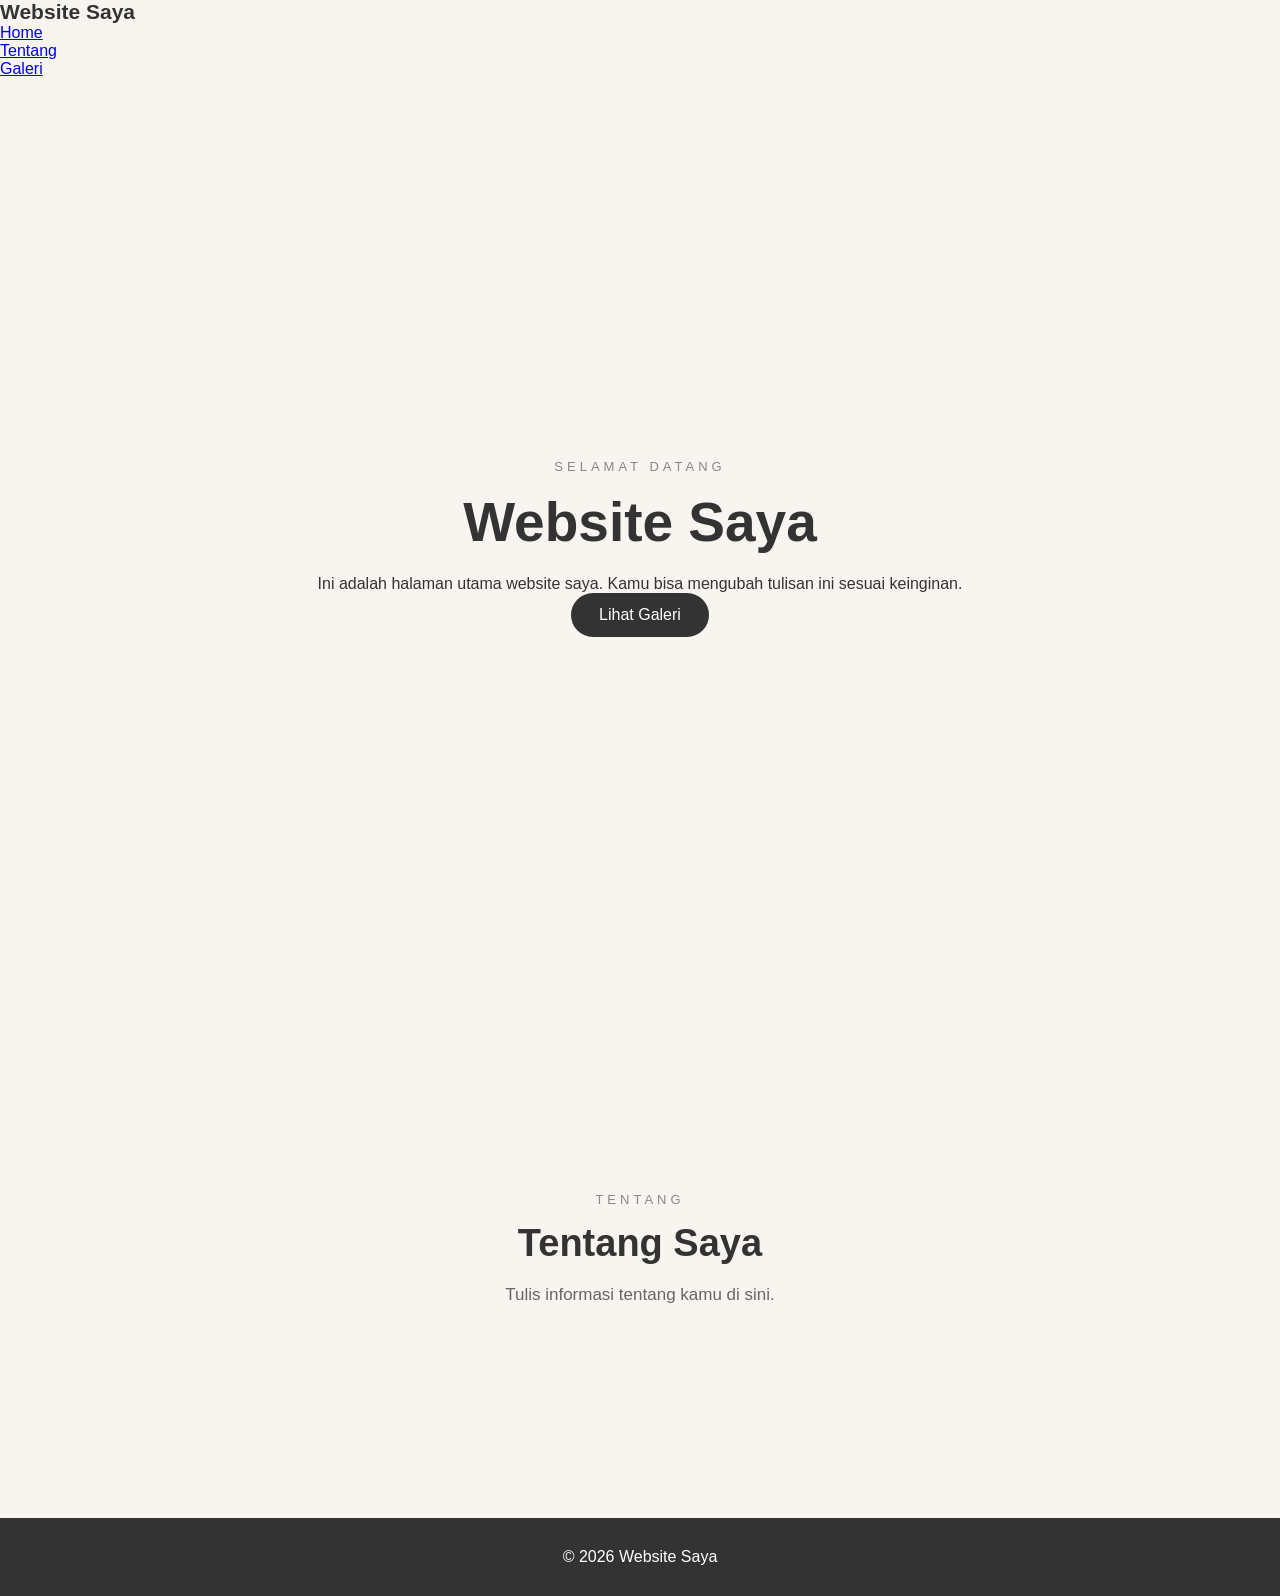
==== commit 9b44a6fb: "Refactor HTML structure and clean up code" ====
--- a/index.html
+++ b/index.html
@@ -3,57 +3,35 @@
 <head>
     <meta charset="UTF-8">
     <meta name="viewport" content="width=device-width, initial-scale=1.0">
-
     <title>Website Saya</title>
 
-    <!-- CSS -->
     <link rel="stylesheet" href="style.css">
 </head>
 
 <body>
 
-    <!-- ================= NAVBAR ================= -->
+    <nav>
+        <div class="logo">Website Saya</div>
 
-    <nav class="navbar">
-
-        <div class="logo">
-            Website Saya
-        </div>
-
-        <ul class="menu">
-
-            <li>
-                <a href="index.html">Home</a>
-            </li>
-
-            <li>
-                <a href="#tentang">Tentang</a>
-            </li>
-
-            <li>
-                <a href="galeri.html">Galeri</a>
-            </li>
-
+        <ul>
+            <li><a href="index.html">Home</a></li>
+            <li><a href="#tentang">Tentang</a></li>
+            <li><a href="galeri.html">Galeri</a></li>
         </ul>
-
     </nav>
 
-
-    <!-- ================= HOME ================= -->
 
     <section class="home">
 
         <div class="home-content">
 
-            <p class="small-title">
+            <div class="small-title">
                 SELAMAT DATANG
-            </p>
+            </div>
 
-            <h1>
-                Website Saya
-            </h1>
+            <h1>Website Saya</h1>
 
-            <p class="description">
+            <p>
                 Ini adalah halaman utama website saya.
                 Kamu bisa mengubah tulisan ini sesuai keinginan.
             </p>
@@ -67,45 +45,26 @@
     </section>
 
 
-    <!-- ================= TENTANG ================= -->
-
     <section class="tentang" id="tentang">
 
-        <div class="tentang-content">
+        <div>
+            <div class="small-title">
+                TENTANG
+            </div>
 
-            <p class="small-title">
-                TENTANG
-            </p>
-
-            <h2>
-                Tentang Saya
-            </h2>
+            <h2>Tentang Saya</h2>
 
             <p>
                 Tulis informasi tentang kamu di sini.
-                Misalnya nama, hobi, sekolah, atau informasi
-                lain yang ingin kamu tampilkan.
             </p>
-
         </div>
 
     </section>
 
 
-    <!-- ================= FOOTER ================= -->
-
     <footer>
-
-        <p>
-            © 2026 Website Saya
-        </p>
-
+        © 2026 Website Saya
     </footer>
-
-
-    <!-- JAVASCRIPT -->
-
-    <script src="script.js"></script>
 
 </body>
 </html>
--- a/style.css
+++ b/style.css
@@ -1,25 +1,430 @@
 /* =========================
-   PENGATURAN DASAR WEBSITE
+   DASAR
 ========================= */
 
 * {
-  margin: 0;
-  padding: 0;
-  box-sizing: border-box;
+    margin: 0;
+    padding: 0;
+    box-sizing: border-box;
 }
 
 html {
-  scroll-behavior: smooth;
+    scroll-behavior: smooth;
 }
 
 body {
-  font-family: Arial, sans-serif;
-
-  background: #f8f5f0;
-
-  color: #333;
-}
-
-a {
-  text-decoration: none;
-}
+    font-family: Arial, sans-serif;
+    background: #f8f5f0;
+    color: #333;
+}
+
+
+/* =========================
+   NAVBAR
+========================= */
+
+.navbar {
+    position: fixed;
+    top: 0;
+    left: 0;
+
+    width: 100%;
+    height: 70px;
+
+    padding: 0 7%;
+
+    background: rgba(255, 255, 255, 0.96);
+
+    display: flex;
+    justify-content: space-between;
+    align-items: center;
+
+    box-shadow: 0 2px 15px rgba(0, 0, 0, 0.08);
+
+    z-index: 9999;
+}
+
+
+/* LOGO */
+
+.logo {
+    font-size: 21px;
+    font-weight: bold;
+    color: #333;
+}
+
+
+/* MENU */
+
+.menu {
+    display: flex;
+    align-items: center;
+    gap: 30px;
+
+    list-style: none;
+}
+
+
+/* LINK */
+
+.menu li {
+    list-style: none;
+}
+
+.menu a {
+    color: #333;
+    text-decoration: none;
+
+    font-size: 15px;
+
+    transition: 0.3s;
+}
+
+.menu a:hover {
+    color: #999;
+}
+
+
+/* =========================
+   HOME
+========================= */
+
+.home {
+    min-height: 100vh;
+
+    padding: 100px 20px 60px;
+
+    display: flex;
+    justify-content: center;
+    align-items: center;
+
+    text-align: center;
+}
+
+.home-content {
+    max-width: 700px;
+}
+
+
+/* TEKS KECIL */
+
+.small-title {
+    font-size: 13px;
+
+    letter-spacing: 4px;
+
+    color: #888;
+
+    margin-bottom: 15px;
+}
+
+
+/* JUDUL */
+
+.home h1 {
+    font-size: 55px;
+
+    line-height: 1.2;
+
+    margin-bottom: 20px;
+}
+
+
+/* DESKRIPSI */
+
+.description {
+    max-width: 550px;
+
+    margin: 0 auto 30px;
+
+    color: #666;
+
+    font-size: 17px;
+}
+
+
+/* =========================
+   TOMBOL
+========================= */
+
+.button {
+    display: inline-block;
+
+    padding: 13px 28px;
+
+    background: #333;
+
+    color: white;
+
+    border-radius: 30px;
+
+    text-decoration: none;
+
+    transition: 0.3s;
+}
+
+.button:hover {
+    transform: translateY(-3px);
+
+    opacity: 0.8;
+}
+
+
+/* =========================
+   TENTANG
+========================= */
+
+.tentang {
+    min-height: 60vh;
+
+    padding: 100px 20px;
+
+    display: flex;
+
+    justify-content: center;
+    align-items: center;
+
+    text-align: center;
+}
+
+.tentang-content {
+    max-width: 700px;
+}
+
+.tentang h2 {
+    font-size: 38px;
+
+    margin-bottom: 20px;
+}
+
+.tentang p:last-child {
+    color: #666;
+
+    font-size: 17px;
+}
+
+
+/* =========================
+   FOOTER
+========================= */
+
+footer {
+    padding: 30px;
+
+    text-align: center;
+
+    background: #333;
+
+    color: white;
+}
+
+
+/* =========================
+   HALAMAN GALERI
+========================= */
+
+.galeri-page {
+    max-width: 1100px;
+
+    margin: auto;
+
+    padding: 120px 25px 80px;
+}
+
+
+/* JUDUL GALERI */
+
+.galeri-header {
+    text-align: center;
+
+    margin-bottom: 45px;
+}
+
+.galeri-header h1 {
+    font-size: 42px;
+
+    margin-bottom: 10px;
+}
+
+.galeri-header p:last-child {
+    color: #777;
+}
+
+
+/* =========================
+   GRID FOTO
+========================= */
+
+.gallery {
+    display: grid;
+
+    grid-template-columns: repeat(3, 1fr);
+
+    gap: 20px;
+}
+
+
+/* KOTAK FOTO */
+
+.gallery-item {
+    overflow: hidden;
+
+    border-radius: 15px;
+
+    background: white;
+
+    box-shadow:
+        0 5px 20px rgba(0, 0, 0, 0.08);
+
+    cursor: pointer;
+}
+
+
+/* FOTO */
+
+.gallery-item img {
+    width: 100%;
+
+    height: 300px;
+
+    object-fit: cover;
+
+    display: block;
+
+    transition: 0.4s;
+}
+
+
+/* EFEK FOTO */
+
+.gallery-item:hover img {
+    transform: scale(1.05);
+}
+
+
+/* =========================
+   POPUP FOTO
+========================= */
+
+.popup {
+    display: none;
+
+    position: fixed;
+
+    top: 0;
+    left: 0;
+
+    width: 100%;
+    height: 100%;
+
+    background: rgba(0, 0, 0, 0.85);
+
+    justify-content: center;
+    align-items: center;
+
+    padding: 20px;
+
+    z-index: 99999;
+}
+
+.popup img {
+    max-width: 95%;
+    max-height: 90vh;
+
+    object-fit: contain;
+
+    border-radius: 10px;
+}
+
+.close {
+    position: absolute;
+
+    top: 15px;
+    right: 25px;
+
+    color: white;
+
+    font-size: 45px;
+
+    cursor: pointer;
+}
+
+
+/* =========================
+   KHUSUS HP
+========================= */
+
+@media (max-width: 600px) {
+
+    /* NAVBAR */
+
+    .navbar {
+        height: 60px;
+
+        padding: 0 15px;
+    }
+
+    .logo {
+        font-size: 16px;
+    }
+
+    .menu {
+        gap: 12px;
+    }
+
+    .menu a {
+        font-size: 12px;
+    }
+
+
+    /* HOME */
+
+    .home {
+        padding-top: 90px;
+    }
+
+    .home h1 {
+        font-size: 36px;
+    }
+
+    .description {
+        font-size: 15px;
+    }
+
+
+    /* TENTANG */
+
+    .tentang h2 {
+        font-size: 30px;
+    }
+
+
+    /* GALERI */
+
+    .galeri-page {
+        padding: 100px 15px 50px;
+    }
+
+    .galeri-header h1 {
+        font-size: 32px;
+    }
+
+    .gallery {
+        grid-template-columns: repeat(2, 1fr);
+
+        gap: 10px;
+    }
+
+    .gallery-item img {
+        height: 180px;
+    }
+
+
+    /* POPUP */
+
+    .close {
+        right: 15px;
+        top: 10px;
+    }
+
+}
